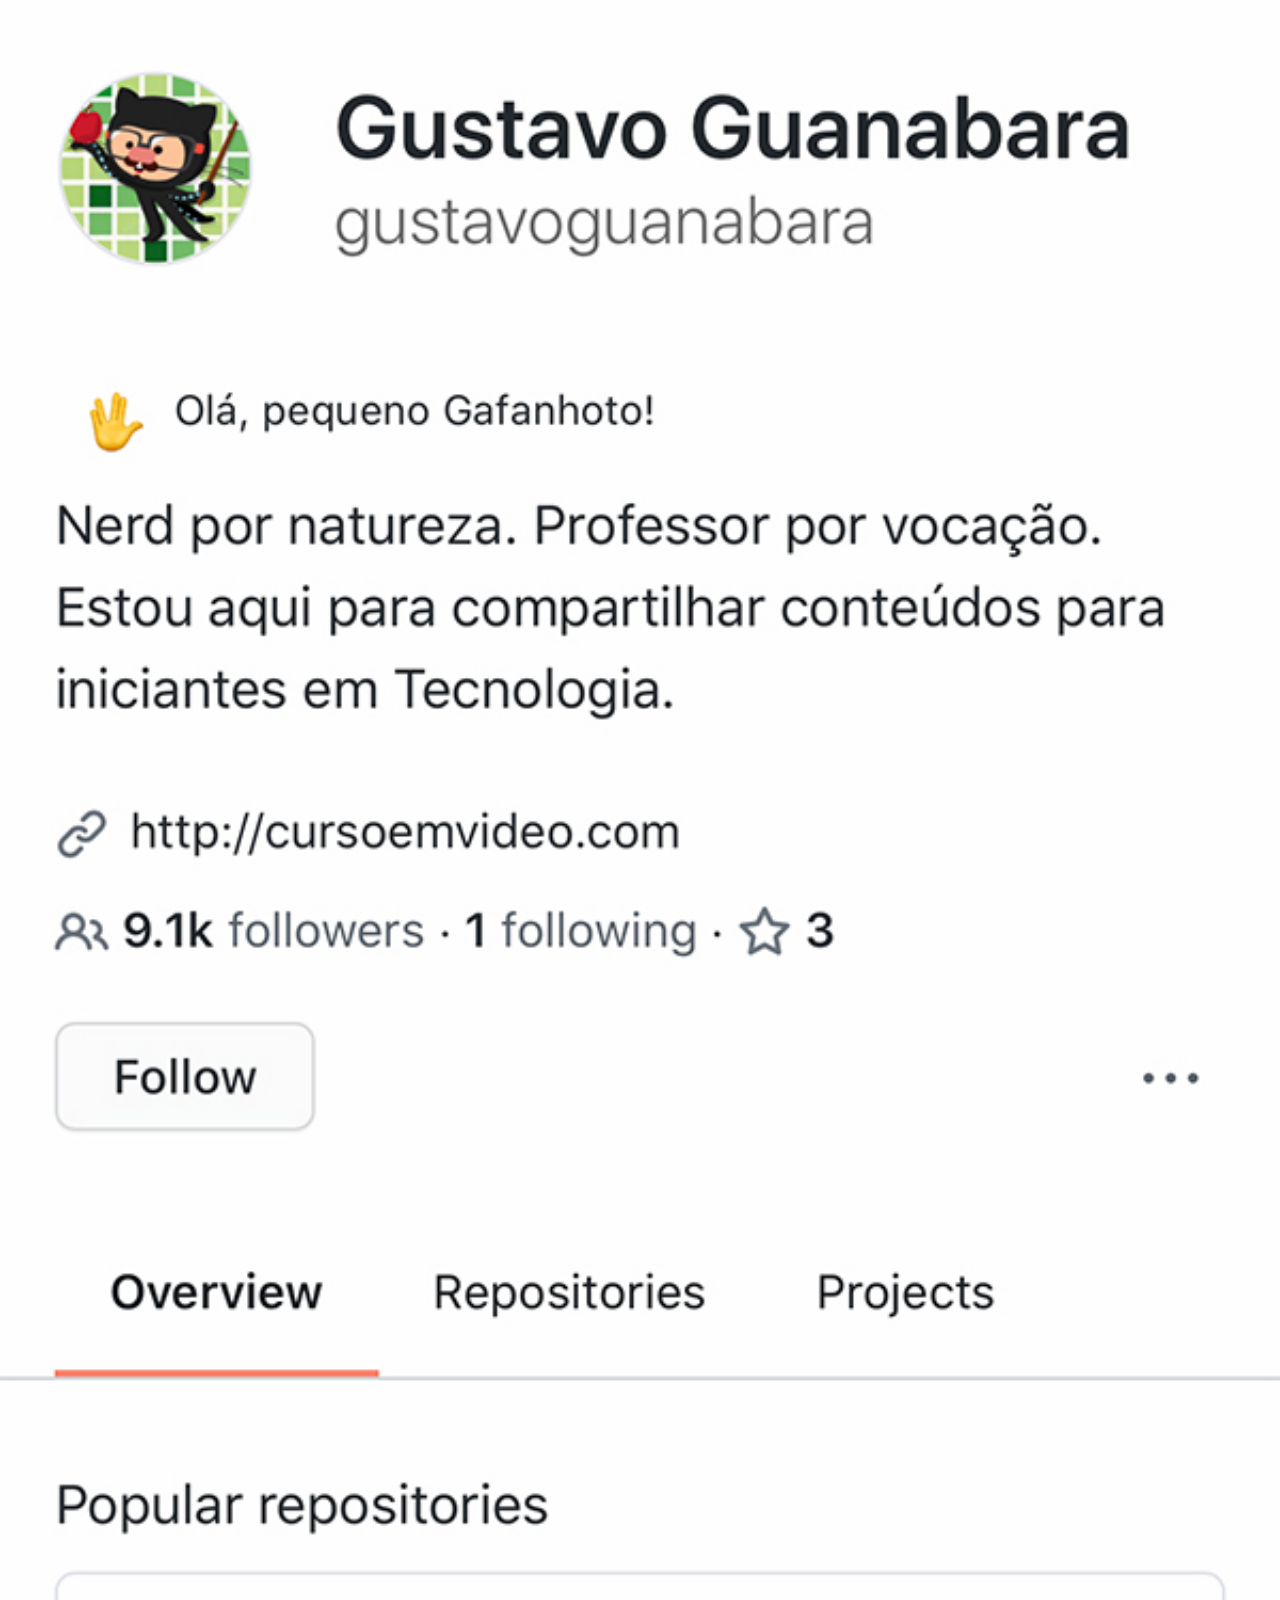
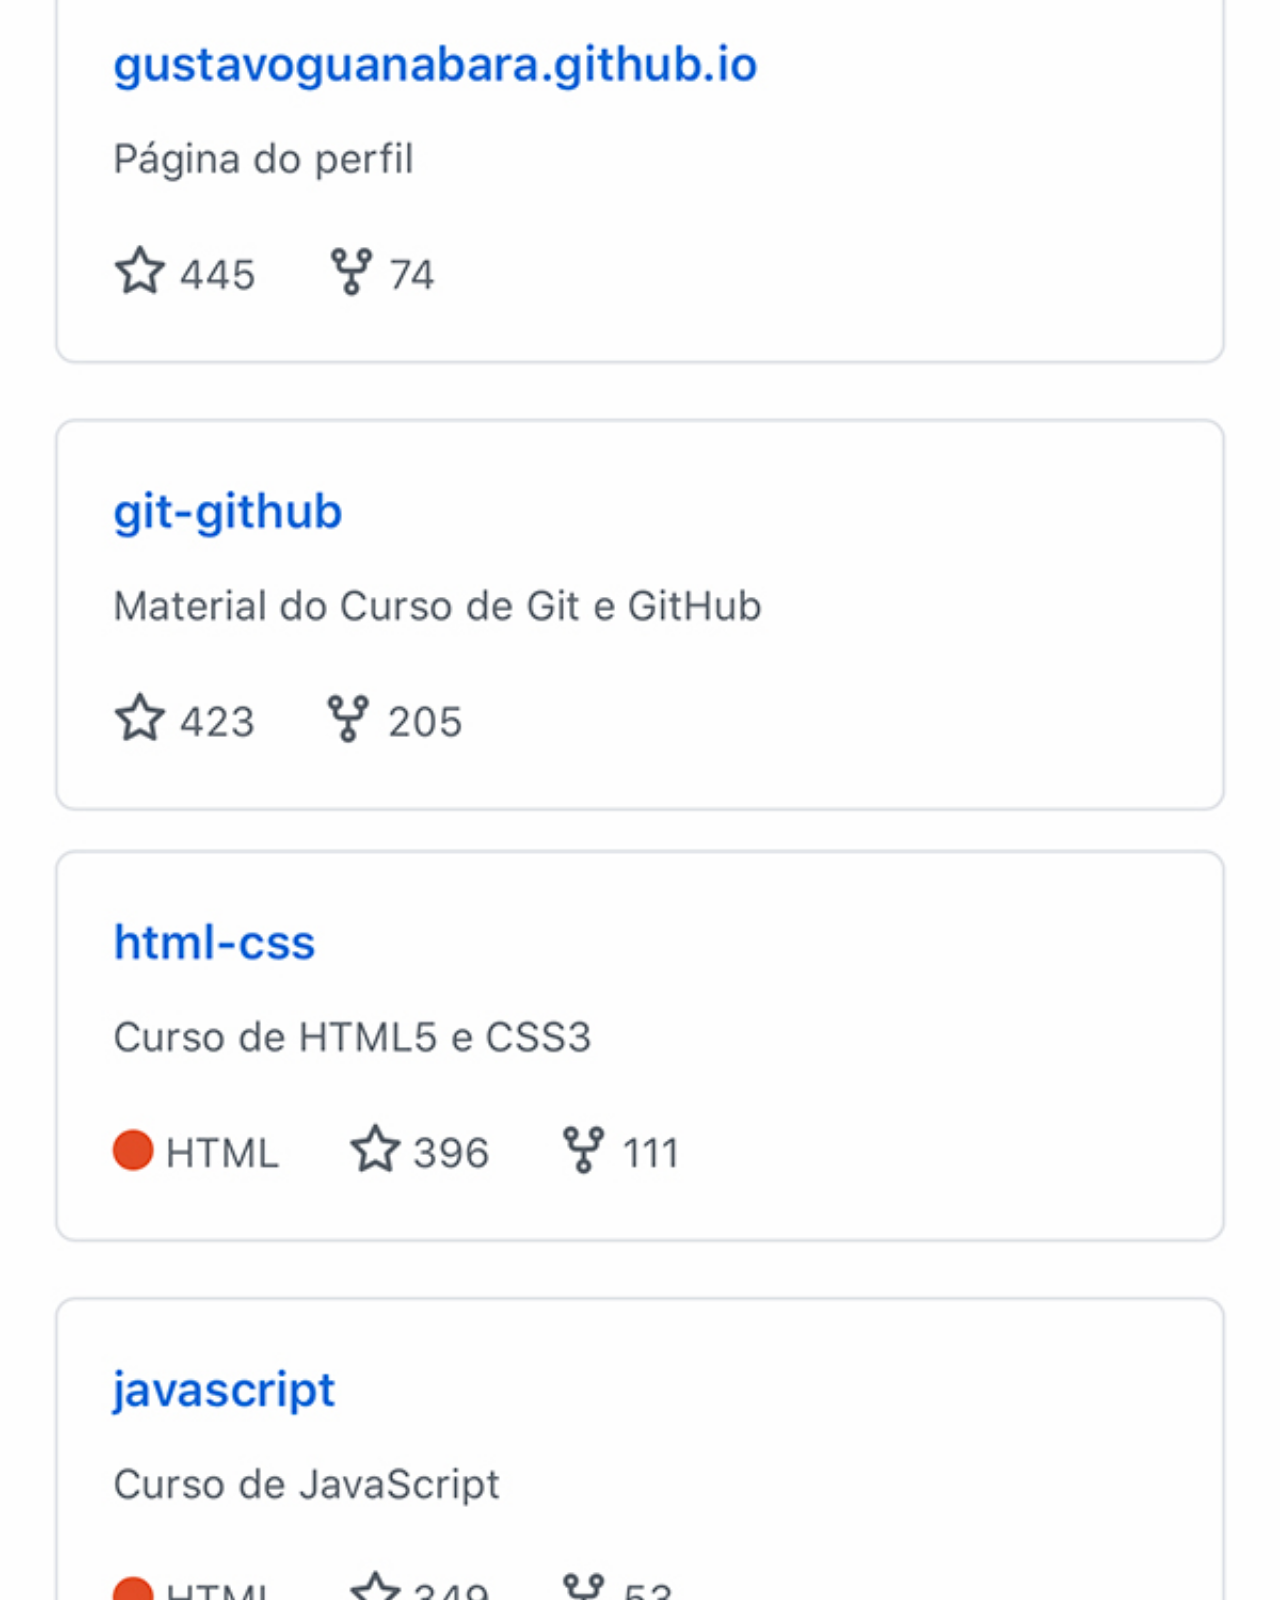
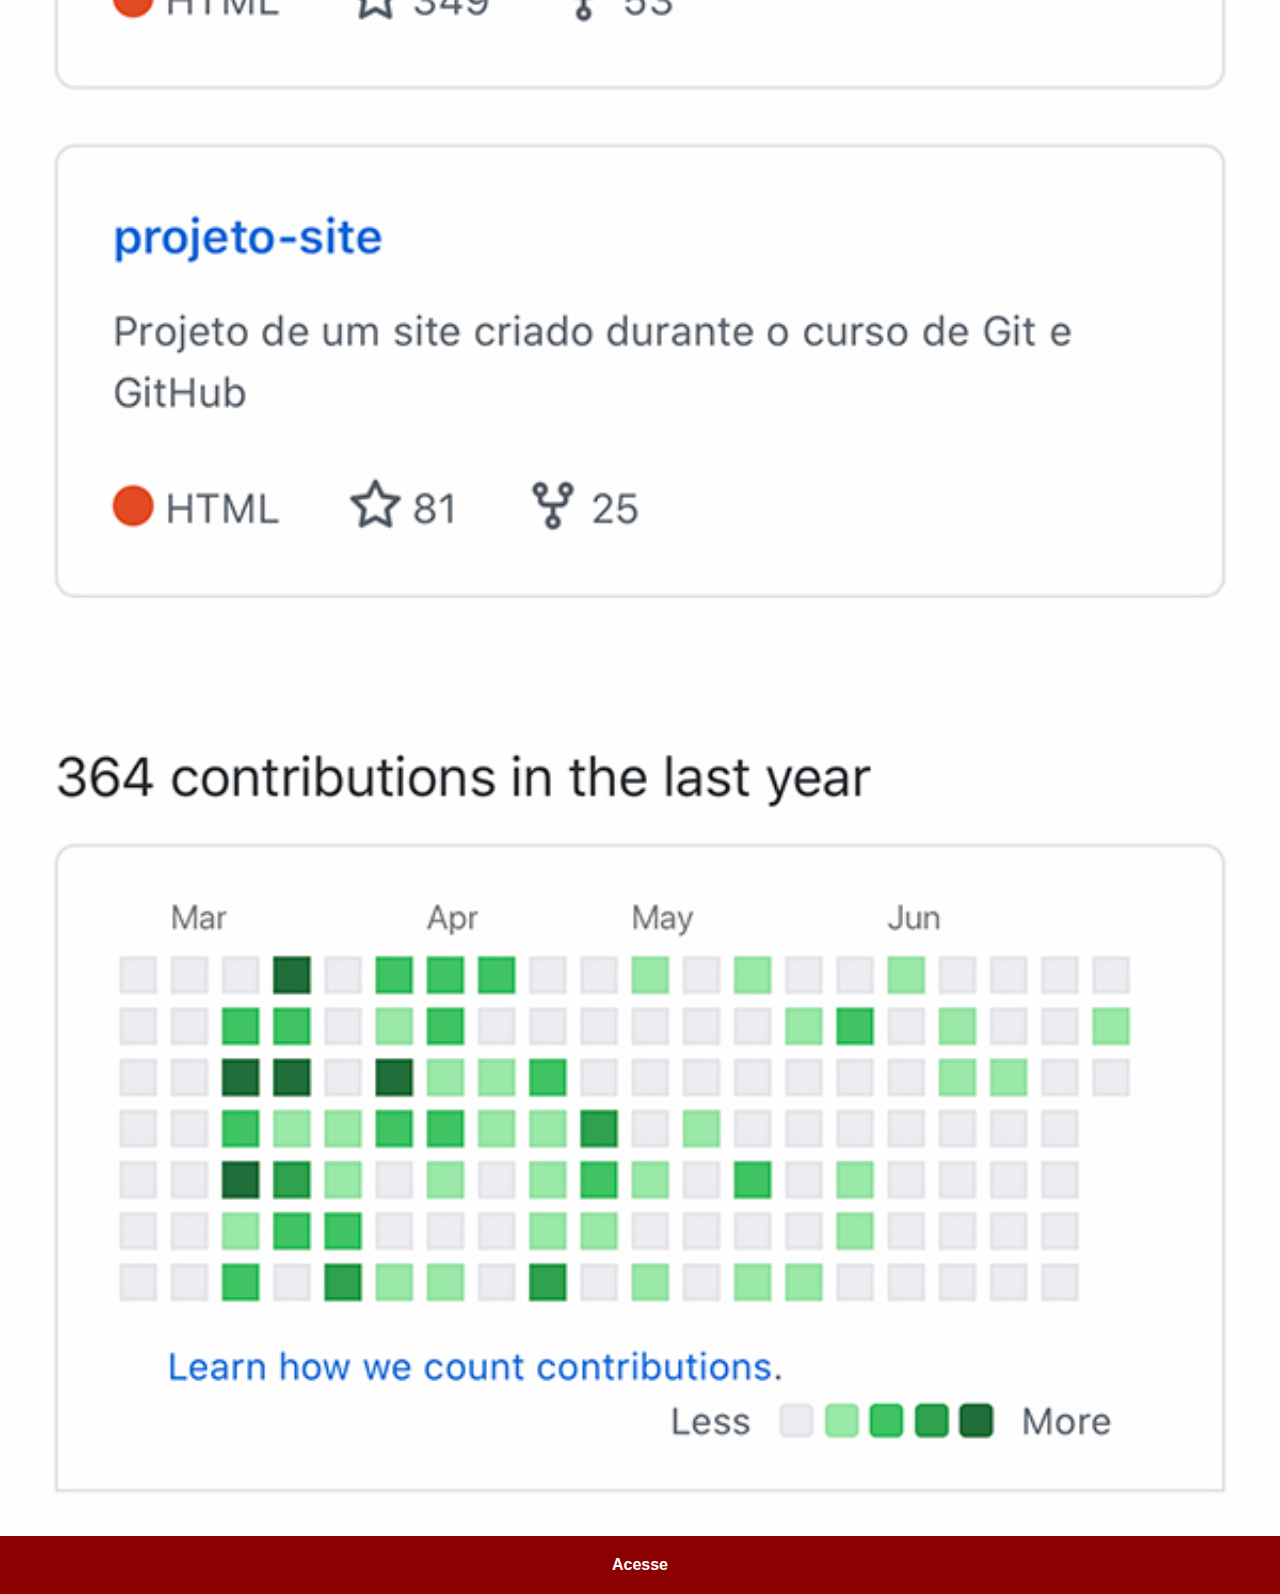
==== github.html @ cb5e1662 "Coloquei as imagens e links no iphone" ====
<!DOCTYPE html>
<html lang="pt-br">
<head>
    <meta charset="UTF-8">
    <meta name="viewport" content="width=device-width, initial-scale=1.0">
    <link rel="stylesheet" href="estilos/social.css">
    <title>GitHub</title>
</head>
<body>
    <img src="imagens/tela-github.jpg" alt="github">    
    <a href="https://gustavoguanabara.github.io/" target="_blank">Acesse</a>
</body>
</html>
---- estilos/social.css ----
@charset "UTF-8";

 /*Esconder barra de rolagem da tela */
 ::-webkit-scrollbar {
    width: 0px;
    height: 0px;
}

* {
    margin: 0px;
    padding: 0px;
    font-family: Arial, Helvetica, sans-serif;
}

img {
    width: 100vw;
}

a  {
    display: block;
    background-color: darkred;
    color: white;
    padding: 20px;
    text-align: center;
    font-weight: bolder;
    text-decoration: none;
}

a:hover {
    background-color: red;
}
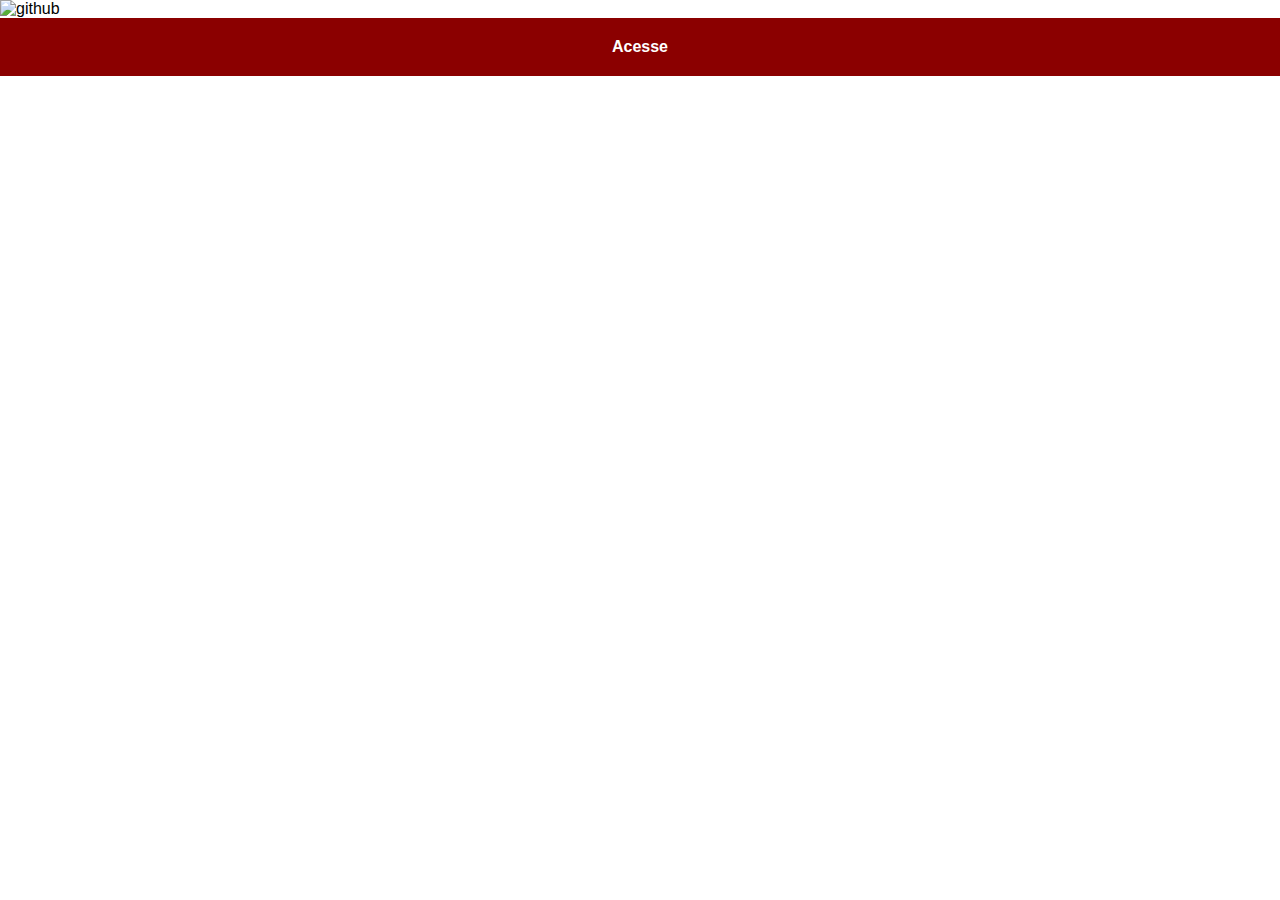
==== commit 9a419aaf: "Minhas redes sociais" ====
--- a/github.html
+++ b/github.html
@@ -7,7 +7,7 @@
     <title>GitHub</title>
 </head>
 <body>
-    <img src="imagens/tela-github.jpg" alt="github">    
-    <a href="https://gustavoguanabara.github.io/" target="_blank">Acesse</a>
+    <img src="imagens/Tela-GitHub.jpg" alt="github">    
+    <a href="https://github.com/viniciusN444" target="_blank">Acesse</a>
 </body>
 </html>